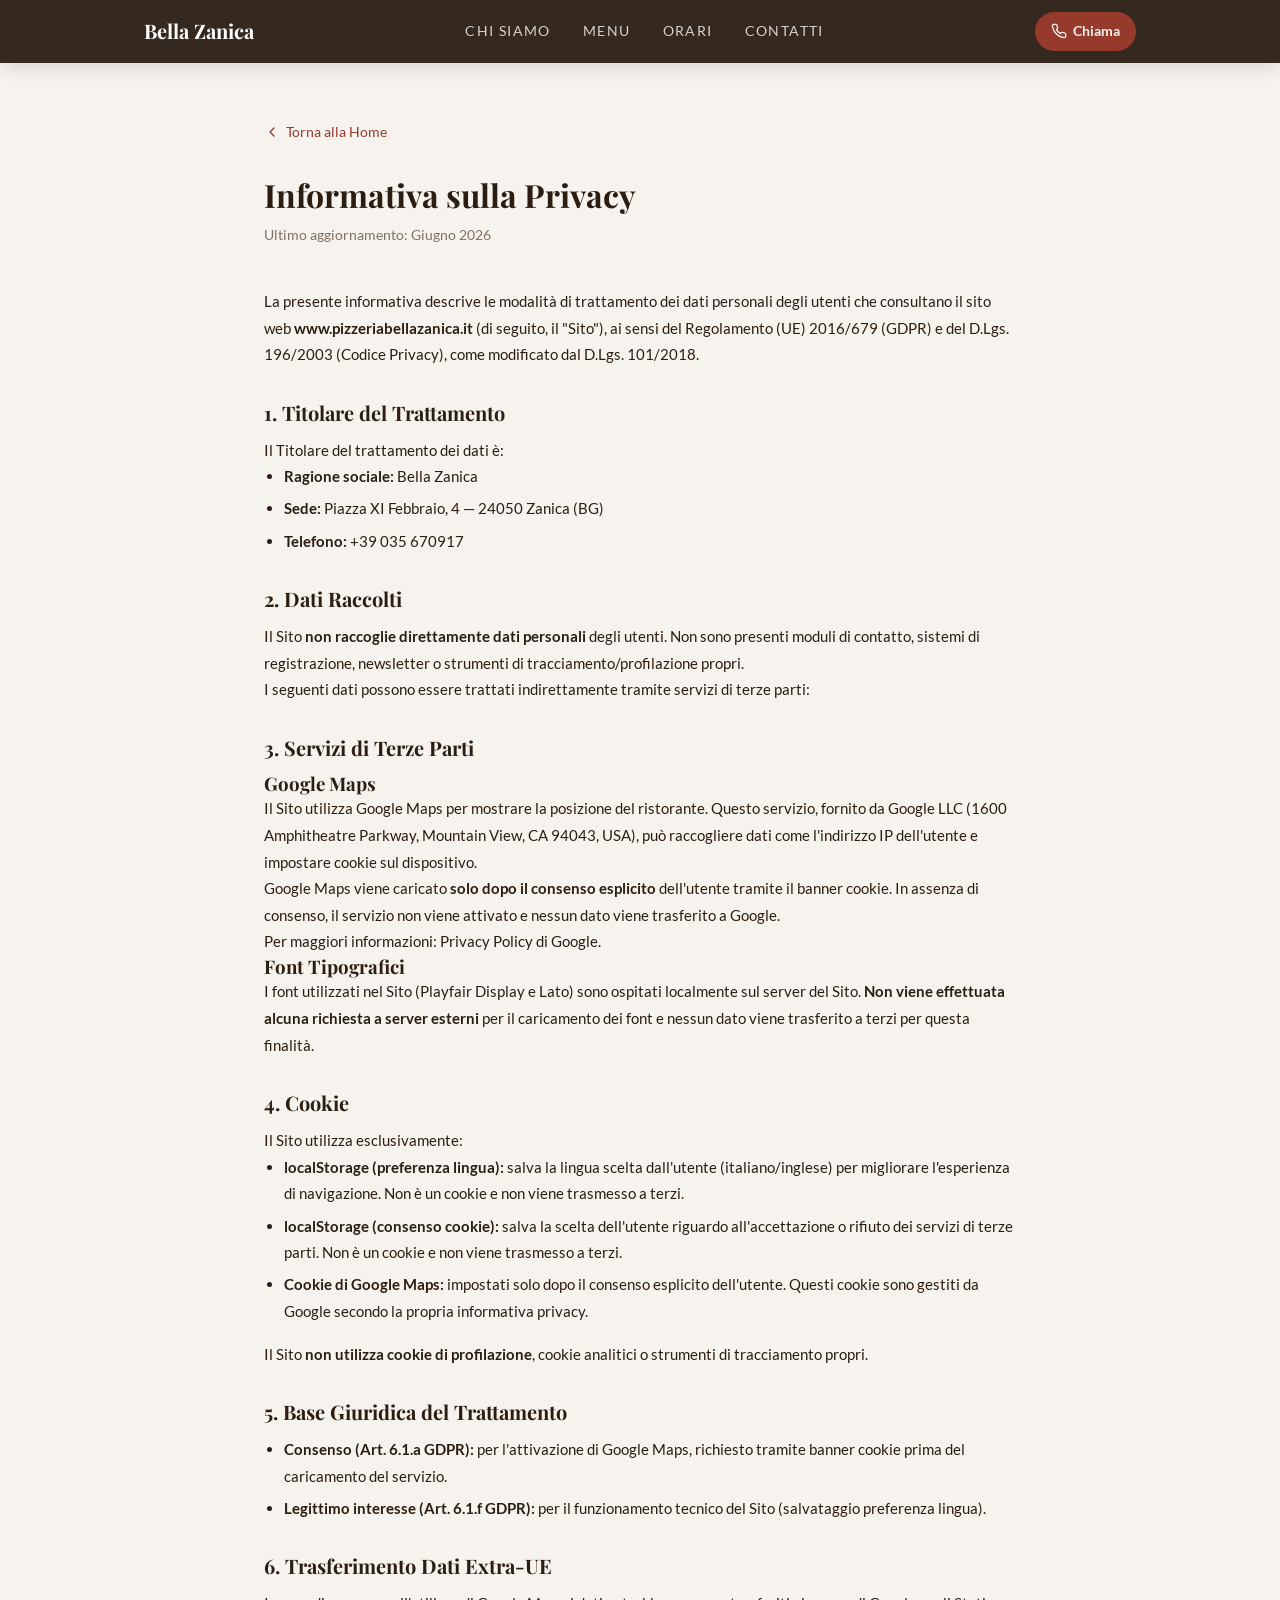
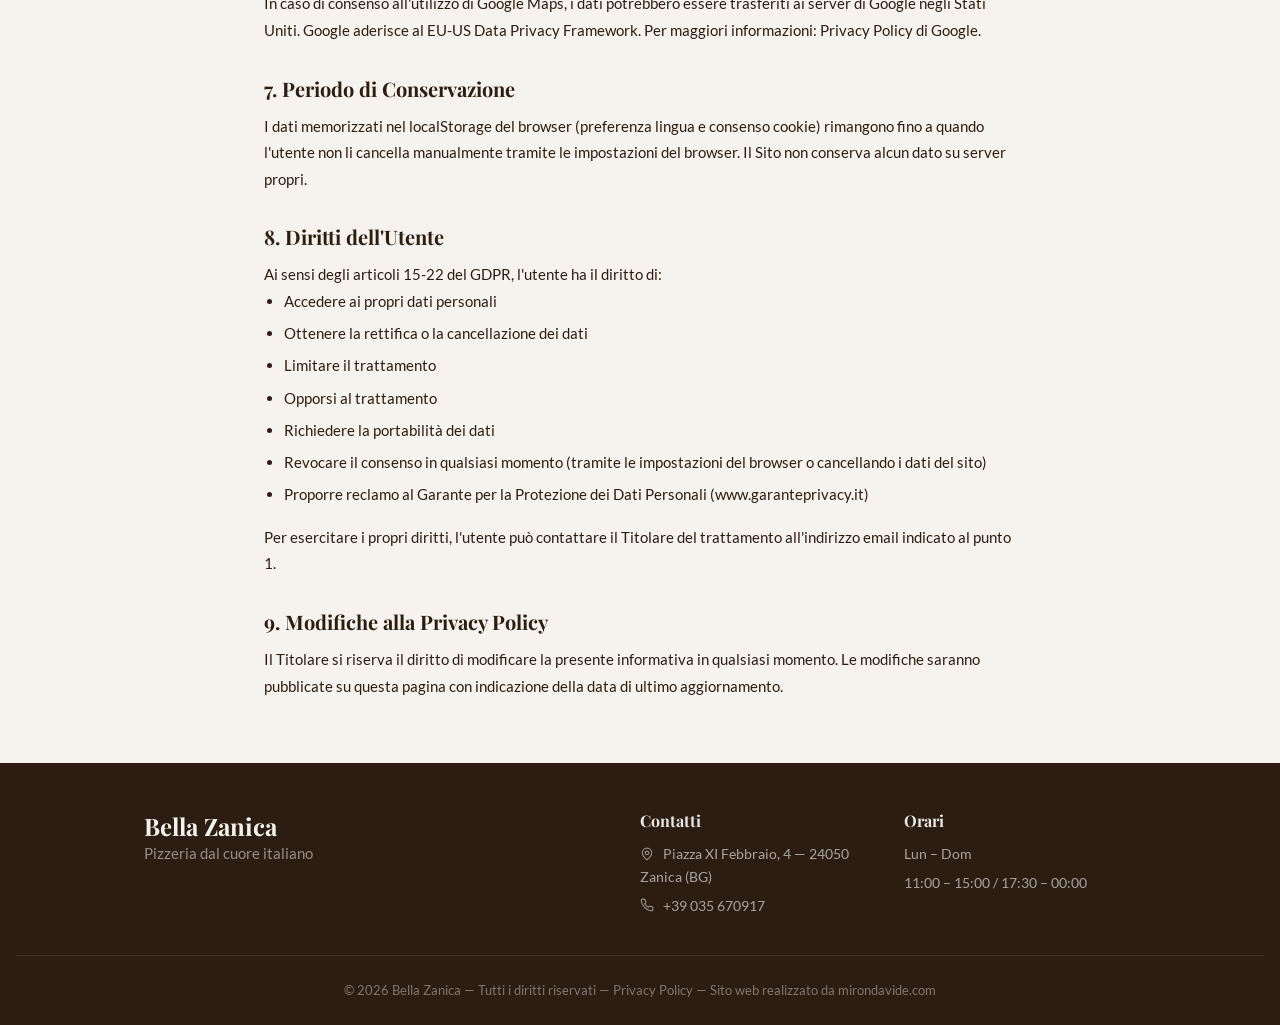
==== privacy.html @ a76d91b6 "Add GDPR cookie consent, self-hosted fonts, and privacy policy - Cookie banner with accept/reject bl" ====
<!DOCTYPE html>
<html lang="it">
<head>
  <meta charset="UTF-8" />
  <meta name="viewport" content="width=device-width, initial-scale=1.0" />
  <title>Privacy Policy — Bella Zanica</title>
  <meta name="description" content="Informativa sulla privacy di Bella Zanica, pizzeria a Zanica (BG).">
  <meta name="robots" content="noindex, nofollow" />
  <meta name="theme-color" content="#b91c1c" />
  <link rel="icon" type="image/svg+xml" href="/favicon.svg" />
  <link rel="stylesheet" href="fonts.css">
  <link rel="stylesheet" href="styles.css">
  <style>
    .privacy-page {
      max-width: 800px;
      margin: 0 auto;
      padding: 120px 1.5rem 4rem;
    }
    .privacy-page h1 {
      font-size: 2rem;
      margin-bottom: 0.5rem;
    }
    .privacy-page .last-update {
      color: var(--muted-foreground);
      font-size: 0.875rem;
      margin-bottom: 2.5rem;
    }
    .privacy-page h2 {
      font-size: 1.25rem;
      margin-top: 2rem;
      margin-bottom: 0.75rem;
    }
    .privacy-page p,
    .privacy-page li {
      font-size: 0.95rem;
      line-height: 1.75;
      color: var(--foreground);
    }
    .privacy-page ul {
      padding-left: 1.25rem;
      margin-bottom: 1rem;
    }
    .privacy-page li {
      margin-bottom: 0.35rem;
    }
    .privacy-page .placeholder {
      background: hsl(45, 80%, 85%);
      padding: 0.1rem 0.4rem;
      border-radius: 3px;
      font-weight: 700;
    }
    .privacy-back {
      display: inline-flex;
      align-items: center;
      gap: 0.4rem;
      margin-bottom: 2rem;
      font-size: 0.9rem;
      color: var(--primary);
    }
    .privacy-back:hover {
      text-decoration: underline;
    }
  </style>
</head>
<body>
  <!-- Navbar -->
  <nav id="navbar" class="scrolled">
    <div class="nav-container">
      <a href="/" class="nav-brand">Bella Zanica</a>
      <div class="nav-links">
        <a href="/#chi-siamo">Chi Siamo</a>
        <a href="/#menu">Menu</a>
        <a href="/#orari">Orari</a>
        <a href="/#contatti">Contatti</a>
      </div>
      <a href="tel:+39035670917" class="nav-cta">
        <svg xmlns="http://www.w3.org/2000/svg" width="16" height="16" viewBox="0 0 24 24" fill="none" stroke="currentColor" stroke-width="2" stroke-linecap="round" stroke-linejoin="round" aria-hidden="true"><path d="M22 16.92v3a2 2 0 0 1-2.18 2 19.79 19.79 0 0 1-8.63-3.07 19.5 19.5 0 0 1-6-6 19.79 19.79 0 0 1-3.07-8.67A2 2 0 0 1 4.11 2h3a2 2 0 0 1 2 1.72 12.84 12.84 0 0 0 .7 2.81 2 2 0 0 1-.45 2.11L8.09 9.91a16 16 0 0 0 6 6l1.27-1.27a2 2 0 0 1 2.11-.45 12.84 12.84 0 0 0 2.81.7A2 2 0 0 1 22 16.92z"/></svg>
        <span>Chiama</span>
      </a>
      <button class="nav-hamburger" id="nav-hamburger" aria-label="Menu">
        <svg xmlns="http://www.w3.org/2000/svg" width="24" height="24" viewBox="0 0 24 24" fill="none" stroke="currentColor" stroke-width="2" stroke-linecap="round" stroke-linejoin="round" id="hamburger-icon" aria-hidden="true"><line x1="4" x2="20" y1="12" y2="12"/><line x1="4" x2="20" y1="6" y2="6"/><line x1="4" x2="20" y1="18" y2="18"/></svg>
      </button>
    </div>
  </nav>

  <main class="privacy-page">
    <a href="/" class="privacy-back">
      <svg xmlns="http://www.w3.org/2000/svg" width="16" height="16" viewBox="0 0 24 24" fill="none" stroke="currentColor" stroke-width="2" stroke-linecap="round" stroke-linejoin="round"><path d="m15 18-6-6 6-6"/></svg>
      Torna alla Home
    </a>

    <h1>Informativa sulla Privacy</h1>
    <p class="last-update">Ultimo aggiornamento: Giugno 2026</p>

    <p>La presente informativa descrive le modalit&agrave; di trattamento dei dati personali degli utenti che consultano il sito web <strong>www.pizzeriabellazanica.it</strong> (di seguito, il "Sito"), ai sensi del Regolamento (UE) 2016/679 (GDPR) e del D.Lgs. 196/2003 (Codice Privacy), come modificato dal D.Lgs. 101/2018.</p>

    <h2>1. Titolare del Trattamento</h2>
    <p>Il Titolare del trattamento dei dati &egrave;:</p>
    <ul>
      <li><strong>Ragione sociale:</strong> Bella Zanica</li>
      <li><strong>Sede:</strong> Piazza XI Febbraio, 4 &mdash; 24050 Zanica (BG)</li>
      <li><strong>Telefono:</strong> +39 035 670917</li>
    </ul>

    <h2>2. Dati Raccolti</h2>
    <p>Il Sito <strong>non raccoglie direttamente dati personali</strong> degli utenti. Non sono presenti moduli di contatto, sistemi di registrazione, newsletter o strumenti di tracciamento/profilazione propri.</p>
    <p>I seguenti dati possono essere trattati indirettamente tramite servizi di terze parti:</p>

    <h2>3. Servizi di Terze Parti</h2>

    <h3>Google Maps</h3>
    <p>Il Sito utilizza Google Maps per mostrare la posizione del ristorante. Questo servizio, fornito da Google LLC (1600 Amphitheatre Parkway, Mountain View, CA 94043, USA), pu&ograve; raccogliere dati come l'indirizzo IP dell'utente e impostare cookie sul dispositivo.</p>
    <p>Google Maps viene caricato <strong>solo dopo il consenso esplicito</strong> dell'utente tramite il banner cookie. In assenza di consenso, il servizio non viene attivato e nessun dato viene trasferito a Google.</p>
    <p>Per maggiori informazioni: <a href="https://policies.google.com/privacy" target="_blank" rel="noopener noreferrer">Privacy Policy di Google</a>.</p>

    <h3>Font Tipografici</h3>
    <p>I font utilizzati nel Sito (Playfair Display e Lato) sono ospitati localmente sul server del Sito. <strong>Non viene effettuata alcuna richiesta a server esterni</strong> per il caricamento dei font e nessun dato viene trasferito a terzi per questa finalit&agrave;.</p>

    <h2>4. Cookie</h2>
    <p>Il Sito utilizza esclusivamente:</p>
    <ul>
      <li><strong>localStorage (preferenza lingua):</strong> salva la lingua scelta dall'utente (italiano/inglese) per migliorare l'esperienza di navigazione. Non &egrave; un cookie e non viene trasmesso a terzi.</li>
      <li><strong>localStorage (consenso cookie):</strong> salva la scelta dell'utente riguardo all'accettazione o rifiuto dei servizi di terze parti. Non &egrave; un cookie e non viene trasmesso a terzi.</li>
      <li><strong>Cookie di Google Maps:</strong> impostati solo dopo il consenso esplicito dell'utente. Questi cookie sono gestiti da Google secondo la propria informativa privacy.</li>
    </ul>
    <p>Il Sito <strong>non utilizza cookie di profilazione</strong>, cookie analitici o strumenti di tracciamento propri.</p>

    <h2>5. Base Giuridica del Trattamento</h2>
    <ul>
      <li><strong>Consenso (Art. 6.1.a GDPR):</strong> per l'attivazione di Google Maps, richiesto tramite banner cookie prima del caricamento del servizio.</li>
      <li><strong>Legittimo interesse (Art. 6.1.f GDPR):</strong> per il funzionamento tecnico del Sito (salvataggio preferenza lingua).</li>
    </ul>

    <h2>6. Trasferimento Dati Extra-UE</h2>
    <p>In caso di consenso all'utilizzo di Google Maps, i dati potrebbero essere trasferiti ai server di Google negli Stati Uniti. Google aderisce al EU-US Data Privacy Framework. Per maggiori informazioni: <a href="https://policies.google.com/privacy" target="_blank" rel="noopener noreferrer">Privacy Policy di Google</a>.</p>

    <h2>7. Periodo di Conservazione</h2>
    <p>I dati memorizzati nel localStorage del browser (preferenza lingua e consenso cookie) rimangono fino a quando l'utente non li cancella manualmente tramite le impostazioni del browser. Il Sito non conserva alcun dato su server propri.</p>

    <h2>8. Diritti dell'Utente</h2>
    <p>Ai sensi degli articoli 15-22 del GDPR, l'utente ha il diritto di:</p>
    <ul>
      <li>Accedere ai propri dati personali</li>
      <li>Ottenere la rettifica o la cancellazione dei dati</li>
      <li>Limitare il trattamento</li>
      <li>Opporsi al trattamento</li>
      <li>Richiedere la portabilit&agrave; dei dati</li>
      <li>Revocare il consenso in qualsiasi momento (tramite le impostazioni del browser o cancellando i dati del sito)</li>
      <li>Proporre reclamo al Garante per la Protezione dei Dati Personali (<a href="https://www.garanteprivacy.it" target="_blank" rel="noopener noreferrer">www.garanteprivacy.it</a>)</li>
    </ul>
    <p>Per esercitare i propri diritti, l'utente pu&ograve; contattare il Titolare del trattamento all'indirizzo email indicato al punto 1.</p>

    <h2>9. Modifiche alla Privacy Policy</h2>
    <p>Il Titolare si riserva il diritto di modificare la presente informativa in qualsiasi momento. Le modifiche saranno pubblicate su questa pagina con indicazione della data di ultimo aggiornamento.</p>
  </main>

  <!-- Footer -->
  <footer>
    <div class="container footer-grid">
      <div class="footer-brand">
        <h3>Bella Zanica</h3>
        <p class="footer-desc">Pizzeria dal cuore italiano</p>
      </div>
      <div class="footer-col">
        <h4>Contatti</h4>
        <p>
          <svg xmlns="http://www.w3.org/2000/svg" width="14" height="14" viewBox="0 0 24 24" fill="none" stroke="currentColor" stroke-width="2" stroke-linecap="round" stroke-linejoin="round" class="inline-icon" aria-hidden="true"><path d="M20 10c0 6-8 12-8 12s-8-6-8-12a8 8 0 0 1 16 0Z"/><circle cx="12" cy="10" r="3"/></svg>
          Piazza XI Febbraio, 4 &mdash; 24050 Zanica (BG)
        </p>
        <p>
          <svg xmlns="http://www.w3.org/2000/svg" width="14" height="14" viewBox="0 0 24 24" fill="none" stroke="currentColor" stroke-width="2" stroke-linecap="round" stroke-linejoin="round" class="inline-icon" aria-hidden="true"><path d="M22 16.92v3a2 2 0 0 1-2.18 2 19.79 19.79 0 0 1-8.63-3.07 19.5 19.5 0 0 1-6-6 19.79 19.79 0 0 1-3.07-8.67A2 2 0 0 1 4.11 2h3a2 2 0 0 1 2 1.72 12.84 12.84 0 0 0 .7 2.81 2 2 0 0 1-.45 2.11L8.09 9.91a16 16 0 0 0 6 6l1.27-1.27a2 2 0 0 1 2.11-.45 12.84 12.84 0 0 0 2.81.7A2 2 0 0 1 22 16.92z"/></svg>
          <a href="tel:+39035670917">+39 035 670917</a>
        </p>
      </div>
      <div class="footer-col">
        <h4>Orari</h4>
        <p>Lun &ndash; Dom</p>
        <p>11:00 &ndash; 15:00 / 17:30 &ndash; 00:00</p>
      </div>
    </div>
    <div class="footer-bottom">
      <p>&copy; <span id="year"></span> Bella Zanica &mdash; Tutti i diritti riservati &mdash; <a href="/privacy.html">Privacy Policy</a> &mdash; Sito web realizzato da <a href="https://mirondavide.com/" target="_blank" rel="noopener noreferrer">mirondavide.com</a></p>
    </div>
  </footer>

  <script>document.getElementById('year').textContent = new Date().getFullYear();</script>
</body>
</html>
---- fonts.css ----
/* ===== Self-hosted Google Fonts (GDPR compliant) ===== */

/* Lato 300 */
@font-face {
  font-family: 'Lato';
  font-style: normal;
  font-weight: 300;
  font-display: swap;
  src: url(fonts/lato-300-latin.woff2) format('woff2');
  unicode-range: U+0000-00FF, U+0131, U+0152-0153, U+02BB-02BC, U+02C6, U+02DA, U+02DC, U+0304, U+0308, U+0329, U+2000-206F, U+20AC, U+2122, U+2191, U+2193, U+2212, U+2215, U+FEFF, U+FFFD;
}
@font-face {
  font-family: 'Lato';
  font-style: normal;
  font-weight: 300;
  font-display: swap;
  src: url(fonts/lato-300-latin-ext.woff2) format('woff2');
  unicode-range: U+0100-02BA, U+02BD-02C5, U+02C7-02CC, U+02CE-02D7, U+02DD-02FF, U+0304, U+0308, U+0329, U+1D00-1DBF, U+1E00-1E9F, U+1EF2-1EFF, U+2020, U+20A0-20AB, U+20AD-20C0, U+2113, U+2C60-2C7F, U+A720-A7FF;
}

/* Lato 400 */
@font-face {
  font-family: 'Lato';
  font-style: normal;
  font-weight: 400;
  font-display: swap;
  src: url(fonts/lato-400-latin.woff2) format('woff2');
  unicode-range: U+0000-00FF, U+0131, U+0152-0153, U+02BB-02BC, U+02C6, U+02DA, U+02DC, U+0304, U+0308, U+0329, U+2000-206F, U+20AC, U+2122, U+2191, U+2193, U+2212, U+2215, U+FEFF, U+FFFD;
}
@font-face {
  font-family: 'Lato';
  font-style: normal;
  font-weight: 400;
  font-display: swap;
  src: url(fonts/lato-400-latin-ext.woff2) format('woff2');
  unicode-range: U+0100-02BA, U+02BD-02C5, U+02C7-02CC, U+02CE-02D7, U+02DD-02FF, U+0304, U+0308, U+0329, U+1D00-1DBF, U+1E00-1E9F, U+1EF2-1EFF, U+2020, U+20A0-20AB, U+20AD-20C0, U+2113, U+2C60-2C7F, U+A720-A7FF;
}

/* Lato 700 */
@font-face {
  font-family: 'Lato';
  font-style: normal;
  font-weight: 700;
  font-display: swap;
  src: url(fonts/lato-700-latin.woff2) format('woff2');
  unicode-range: U+0000-00FF, U+0131, U+0152-0153, U+02BB-02BC, U+02C6, U+02DA, U+02DC, U+0304, U+0308, U+0329, U+2000-206F, U+20AC, U+2122, U+2191, U+2193, U+2212, U+2215, U+FEFF, U+FFFD;
}
@font-face {
  font-family: 'Lato';
  font-style: normal;
  font-weight: 700;
  font-display: swap;
  src: url(fonts/lato-700-latin-ext.woff2) format('woff2');
  unicode-range: U+0100-02BA, U+02BD-02C5, U+02C7-02CC, U+02CE-02D7, U+02DD-02FF, U+0304, U+0308, U+0329, U+1D00-1DBF, U+1E00-1E9F, U+1EF2-1EFF, U+2020, U+20A0-20AB, U+20AD-20C0, U+2113, U+2C60-2C7F, U+A720-A7FF;
}

/* Playfair Display 400 */
@font-face {
  font-family: 'Playfair Display';
  font-style: normal;
  font-weight: 400;
  font-display: swap;
  src: url(fonts/playfair-400-latin.woff2) format('woff2');
  unicode-range: U+0000-00FF, U+0131, U+0152-0153, U+02BB-02BC, U+02C6, U+02DA, U+02DC, U+0304, U+0308, U+0329, U+2000-206F, U+20AC, U+2122, U+2191, U+2193, U+2212, U+2215, U+FEFF, U+FFFD;
}
@font-face {
  font-family: 'Playfair Display';
  font-style: normal;
  font-weight: 400;
  font-display: swap;
  src: url(fonts/playfair-400-latin-ext.woff2) format('woff2');
  unicode-range: U+0100-02BA, U+02BD-02C5, U+02C7-02CC, U+02CE-02D7, U+02DD-02FF, U+0304, U+0308, U+0329, U+1D00-1DBF, U+1E00-1E9F, U+1EF2-1EFF, U+2020, U+20A0-20AB, U+20AD-20C0, U+2113, U+2C60-2C7F, U+A720-A7FF;
}

/* Playfair Display 600 */
@font-face {
  font-family: 'Playfair Display';
  font-style: normal;
  font-weight: 600;
  font-display: swap;
  src: url(fonts/playfair-600-latin.woff2) format('woff2');
  unicode-range: U+0000-00FF, U+0131, U+0152-0153, U+02BB-02BC, U+02C6, U+02DA, U+02DC, U+0304, U+0308, U+0329, U+2000-206F, U+20AC, U+2122, U+2191, U+2193, U+2212, U+2215, U+FEFF, U+FFFD;
}
@font-face {
  font-family: 'Playfair Display';
  font-style: normal;
  font-weight: 600;
  font-display: swap;
  src: url(fonts/playfair-600-latin-ext.woff2) format('woff2');
  unicode-range: U+0100-02BA, U+02BD-02C5, U+02C7-02CC, U+02CE-02D7, U+02DD-02FF, U+0304, U+0308, U+0329, U+1D00-1DBF, U+1E00-1E9F, U+1EF2-1EFF, U+2020, U+20A0-20AB, U+20AD-20C0, U+2113, U+2C60-2C7F, U+A720-A7FF;
}

/* Playfair Display 700 */
@font-face {
  font-family: 'Playfair Display';
  font-style: normal;
  font-weight: 700;
  font-display: swap;
  src: url(fonts/playfair-700-latin.woff2) format('woff2');
  unicode-range: U+0000-00FF, U+0131, U+0152-0153, U+02BB-02BC, U+02C6, U+02DA, U+02DC, U+0304, U+0308, U+0329, U+2000-206F, U+20AC, U+2122, U+2191, U+2193, U+2212, U+2215, U+FEFF, U+FFFD;
}
@font-face {
  font-family: 'Playfair Display';
  font-style: normal;
  font-weight: 700;
  font-display: swap;
  src: url(fonts/playfair-700-latin-ext.woff2) format('woff2');
  unicode-range: U+0100-02BA, U+02BD-02C5, U+02C7-02CC, U+02CE-02D7, U+02DD-02FF, U+0304, U+0308, U+0329, U+1D00-1DBF, U+1E00-1E9F, U+1EF2-1EFF, U+2020, U+20A0-20AB, U+20AD-20C0, U+2113, U+2C60-2C7F, U+A720-A7FF;
}

/* Playfair Display 800 */
@font-face {
  font-family: 'Playfair Display';
  font-style: normal;
  font-weight: 800;
  font-display: swap;
  src: url(fonts/playfair-800-latin.woff2) format('woff2');
  unicode-range: U+0000-00FF, U+0131, U+0152-0153, U+02BB-02BC, U+02C6, U+02DA, U+02DC, U+0304, U+0308, U+0329, U+2000-206F, U+20AC, U+2122, U+2191, U+2193, U+2212, U+2215, U+FEFF, U+FFFD;
}
@font-face {
  font-family: 'Playfair Display';
  font-style: normal;
  font-weight: 800;
  font-display: swap;
  src: url(fonts/playfair-800-latin-ext.woff2) format('woff2');
  unicode-range: U+0100-02BA, U+02BD-02C5, U+02C7-02CC, U+02CE-02D7, U+02DD-02FF, U+0304, U+0308, U+0329, U+1D00-1DBF, U+1E00-1E9F, U+1EF2-1EFF, U+2020, U+20A0-20AB, U+20AD-20C0, U+2113, U+2C60-2C7F, U+A720-A7FF;
}

/* Playfair Display Italic 400 */
@font-face {
  font-family: 'Playfair Display';
  font-style: italic;
  font-weight: 400;
  font-display: swap;
  src: url(fonts/playfair-italic-400-latin.woff2) format('woff2');
  unicode-range: U+0000-00FF, U+0131, U+0152-0153, U+02BB-02BC, U+02C6, U+02DA, U+02DC, U+0304, U+0308, U+0329, U+2000-206F, U+20AC, U+2122, U+2191, U+2193, U+2212, U+2215, U+FEFF, U+FFFD;
}
@font-face {
  font-family: 'Playfair Display';
  font-style: italic;
  font-weight: 400;
  font-display: swap;
  src: url(fonts/playfair-italic-400-latin-ext.woff2) format('woff2');
  unicode-range: U+0100-02BA, U+02BD-02C5, U+02C7-02CC, U+02CE-02D7, U+02DD-02FF, U+0304, U+0308, U+0329, U+1D00-1DBF, U+1E00-1E9F, U+1EF2-1EFF, U+2020, U+20A0-20AB, U+20AD-20C0, U+2113, U+2C60-2C7F, U+A720-A7FF;
}

/* Playfair Display Italic 600 */
@font-face {
  font-family: 'Playfair Display';
  font-style: italic;
  font-weight: 600;
  font-display: swap;
  src: url(fonts/playfair-italic-600-latin.woff2) format('woff2');
  unicode-range: U+0000-00FF, U+0131, U+0152-0153, U+02BB-02BC, U+02C6, U+02DA, U+02DC, U+0304, U+0308, U+0329, U+2000-206F, U+20AC, U+2122, U+2191, U+2193, U+2212, U+2215, U+FEFF, U+FFFD;
}
@font-face {
  font-family: 'Playfair Display';
  font-style: italic;
  font-weight: 600;
  font-display: swap;
  src: url(fonts/playfair-italic-600-latin-ext.woff2) format('woff2');
  unicode-range: U+0100-02BA, U+02BD-02C5, U+02C7-02CC, U+02CE-02D7, U+02DD-02FF, U+0304, U+0308, U+0329, U+1D00-1DBF, U+1E00-1E9F, U+1EF2-1EFF, U+2020, U+20A0-20AB, U+20AD-20C0, U+2113, U+2C60-2C7F, U+A720-A7FF;
}
---- styles.css ----
/* ===== CSS Variables ===== */
:root {
  --background: hsl(35, 30%, 95%);
  --foreground: hsl(25, 40%, 12%);
  --card: hsl(35, 25%, 92%);
  --card-foreground: hsl(25, 40%, 12%);
  --primary: hsl(8, 55%, 38%);
  --primary-foreground: hsl(35, 30%, 95%);
  --secondary: hsl(35, 35%, 82%);
  --secondary-foreground: hsl(25, 40%, 12%);
  --muted: hsl(35, 20%, 88%);
  --muted-foreground: hsl(25, 15%, 45%);
  --accent: hsl(38, 60%, 55%);
  --accent-foreground: hsl(25, 40%, 12%);
  --border: hsl(30, 20%, 80%);
  --radius: 0.5rem;
}

/* ===== Reset & Base ===== */
*, *::before, *::after {
  box-sizing: border-box;
  margin: 0;
  padding: 0;
}

html {
  scroll-behavior: smooth;
}

body {
  font-family: 'Lato', sans-serif;
  font-weight: 400;
  line-height: 1.625;
  color: var(--foreground);
  background-color: var(--background);
  -webkit-font-smoothing: antialiased;
}

h1, h2, h3, h4, h5, h6 {
  font-family: 'Playfair Display', serif;
  line-height: 1.25;
}

a {
  color: inherit;
  text-decoration: none;
}

img {
  max-width: 100%;
  display: block;
}

/* ===== Container ===== */
.container {
  max-width: 64rem;
  margin: 0 auto;
  padding: 0 1rem;
}

/* ===== Section ===== */
.section {
  padding: 5rem 1rem;
  text-align: center;
}

.section-muted {
  background-color: hsl(35, 20%, 88%, 0.5);
}

.section-text {
  max-width: 42rem;
  margin: 0 auto 3rem;
  color: var(--muted-foreground);
  font-size: 1.125rem;
}

/* ===== Eyebrow ===== */
.eyebrow {
  display: inline-block;
  text-transform: uppercase;
  letter-spacing: 0.2em;
  font-size: 0.875rem;
  font-weight: 700;
  color: var(--primary);
  margin-bottom: 0.5rem;
}

.section h2 {
  font-size: 2.25rem;
  font-weight: 700;
  margin-bottom: 1.5rem;
}

@media (min-width: 768px) {
  .section h2 {
    font-size: 3rem;
  }
}

/* ===== Buttons ===== */
.btn {
  display: inline-flex;
  align-items: center;
  justify-content: center;
  gap: 0.5rem;
  font-family: 'Lato', sans-serif;
  font-weight: 700;
  font-size: 0.875rem;
  border: none;
  cursor: pointer;
  border-radius: 9999px;
  padding: 0.625rem 1.5rem;
  transition: all 0.2s ease;
  text-decoration: none;
}

.btn-primary {
  background-color: var(--primary);
  color: var(--primary-foreground);
}

.btn-primary:hover {
  background-color: hsl(8, 55%, 32%);
}

.btn-outline {
  background-color: rgba(255, 255, 255, 0.1);
  color: #fff;
  border: 1px solid rgba(255, 255, 255, 0.4);
}

.btn-outline:hover {
  background-color: rgba(255, 255, 255, 0.2);
}

.btn-lg {
  padding: 0.875rem 2rem;
  font-size: 1rem;
}

/* ===== Navbar ===== */
#navbar {
  position: fixed;
  top: 0;
  left: 0;
  right: 0;
  z-index: 100;
  transition: background-color 0.3s ease, box-shadow 0.3s ease;
  padding: 1rem 0;
}

#navbar.scrolled {
  background-color: hsl(25, 40%, 12%, 0.95);
  backdrop-filter: blur(8px);
  -webkit-backdrop-filter: blur(8px);
  box-shadow: 0 10px 15px -3px rgba(0, 0, 0, 0.1);
  padding: 0.75rem 0;
}

.nav-container {
  max-width: 64rem;
  margin: 0 auto;
  padding: 0 1rem;
  display: flex;
  align-items: center;
  justify-content: space-between;
}

.nav-brand {
  font-family: 'Playfair Display', serif;
  font-size: 1.25rem;
  font-weight: 700;
  color: #fff;
}

.nav-links {
  display: none;
  align-items: center;
  gap: 2rem;
}

.nav-links a {
  color: rgba(255, 255, 255, 0.8);
  font-size: 0.875rem;
  font-weight: 400;
  text-transform: uppercase;
  letter-spacing: 0.1em;
  transition: color 0.2s;
}

.nav-links a:hover {
  color: #fff;
}

.nav-cta {
  display: none;
  align-items: center;
  gap: 0.375rem;
  background-color: var(--primary);
  color: var(--primary-foreground);
  padding: 0.5rem 1rem;
  border-radius: 9999px;
  font-size: 0.875rem;
  font-weight: 700;
  transition: background-color 0.2s;
}

.nav-cta:hover {
  background-color: hsl(8, 55%, 32%);
}

.nav-hamburger {
  display: flex;
  align-items: center;
  justify-content: center;
  background: none;
  border: none;
  color: #fff;
  cursor: pointer;
  padding: 0.25rem;
}

@media (min-width: 768px) {
  .nav-links {
    display: flex;
  }
  .nav-cta {
    display: inline-flex;
  }
  .nav-hamburger {
    display: none;
  }
}

/* Mobile Menu */
.mobile-menu {
  display: none;
  flex-direction: column;
  align-items: center;
  gap: 1.5rem;
  padding: 2rem 1rem;
  background-color: hsl(25, 40%, 12%, 0.95);
  backdrop-filter: blur(8px);
  -webkit-backdrop-filter: blur(8px);
}

.mobile-menu.open {
  display: flex;
}

.mobile-menu a {
  color: rgba(255, 255, 255, 0.8);
  font-size: 1rem;
  text-transform: uppercase;
  letter-spacing: 0.1em;
  transition: color 0.2s;
}

.mobile-menu a:hover {
  color: #fff;
}

.mobile-cta {
  display: inline-flex;
  align-items: center;
  gap: 0.375rem;
  background-color: var(--primary);
  color: var(--primary-foreground) !important;
  padding: 0.625rem 1.5rem;
  border-radius: 9999px;
  font-weight: 700;
}

/* ===== Hero ===== */
#hero {
  position: relative;
  min-height: 100vh;
  display: flex;
  align-items: center;
  justify-content: center;
  background-size: cover;
  background-position: center;
  background-repeat: no-repeat;
}

.hero-overlay {
  position: absolute;
  inset: 0;
  background: linear-gradient(
    to bottom,
    rgba(0, 0, 0, 0.7) 0%,
    rgba(0, 0, 0, 0.5) 50%,
    rgba(0, 0, 0, 0.8) 100%
  );
}

.hero-content {
  position: relative;
  z-index: 1;
  text-align: center;
  padding: 2rem 1rem;
  max-width: 48rem;
}

.hero-eyebrow {
  display: inline-block;
  text-transform: uppercase;
  letter-spacing: 0.3em;
  font-size: 0.875rem;
  font-weight: 700;
  color: #fcd34d; /* amber-300 */
  margin-bottom: 1rem;
}

.hero-title {
  font-size: 4.5rem;
  font-weight: 800;
  color: #fff;
  margin-bottom: 0.5rem;
  line-height: 1;
}

@media (min-width: 768px) {
  .hero-title {
    font-size: 6rem;
  }
}

@media (min-width: 1024px) {
  .hero-title {
    font-size: 7rem;
  }
}

.hero-subtitle {
  font-family: 'Playfair Display', serif;
  font-size: 1.5rem;
  color: #fde68a; /* amber-200 */
  margin-bottom: 0.75rem;
}

@media (min-width: 768px) {
  .hero-subtitle {
    font-size: 1.875rem;
  }
}

.hero-location {
  color: rgba(255, 255, 255, 0.6);
  font-size: 1rem;
  margin-bottom: 1.5rem;
}

@media (min-width: 768px) {
  .hero-location {
    font-size: 1.125rem;
  }
}

.hero-rating {
  display: flex;
  align-items: center;
  justify-content: center;
  gap: 0.5rem;
  margin-bottom: 2rem;
  color: rgba(255, 255, 255, 0.8);
  font-size: 0.875rem;
}

.stars {
  display: flex;
  gap: 0.125rem;
}

.star-icon {
  width: 1.25rem;
  height: 1.25rem;
}

.star-icon.filled {
  fill: #fbbf24;
  stroke: none;
}

.star-icon.half polygon {
  stroke: none;
}

.hero-buttons {
  display: flex;
  align-items: center;
  justify-content: center;
  gap: 1rem;
  margin-bottom: 3rem;
  flex-wrap: wrap;
}

.hero-scroll-down {
  display: inline-flex;
  color: rgba(255, 255, 255, 0.6);
  animation: bounce 1s infinite;
  transition: color 0.2s;
}

.hero-scroll-down:hover {
  color: #fff;
}

@keyframes bounce {
  0%, 100% {
    transform: translateY(-25%);
    animation-timing-function: cubic-bezier(0.8, 0, 1, 1);
  }
  50% {
    transform: translateY(0);
    animation-timing-function: cubic-bezier(0, 0, 0.2, 1);
  }
}

/* ===== Features Grid (Chi Siamo) ===== */
.features-grid {
  display: grid;
  grid-template-columns: 1fr;
  gap: 1.5rem;
  margin-top: 2rem;
}

@media (min-width: 768px) {
  .features-grid {
    grid-template-columns: repeat(3, 1fr);
  }
}

.feature-card {
  background-color: var(--card);
  border: 1px solid var(--border);
  border-radius: 1rem;
  padding: 2rem 1.5rem;
  transition: transform 0.3s ease, box-shadow 0.3s ease;
}

.feature-card:hover {
  transform: translateY(-4px);
  box-shadow: 0 20px 25px -5px rgba(0, 0, 0, 0.1);
}

.feature-icon {
  display: inline-flex;
  align-items: center;
  justify-content: center;
  width: 3.5rem;
  height: 3.5rem;
  border-radius: 0.75rem;
  background-color: hsl(8, 55%, 38%, 0.1);
  color: var(--primary);
  margin-bottom: 1rem;
}

.feature-card h3 {
  font-size: 1.25rem;
  font-weight: 700;
  margin-bottom: 0.5rem;
}

.feature-card p {
  color: var(--muted-foreground);
  font-size: 0.9375rem;
}

/* ===== Menu Tabs ===== */
.tabs {
  margin-top: 2rem;
}

.tab-list {
  display: inline-flex;
  background-color: var(--card);
  border: 1px solid var(--border);
  border-radius: 0.75rem;
  padding: 0.25rem;
  margin-bottom: 2rem;
}

.tab-btn {
  font-family: 'Lato', sans-serif;
  font-size: 0.875rem;
  font-weight: 700;
  padding: 0.5rem 1.5rem;
  border: none;
  background: none;
  border-radius: 0.5rem;
  cursor: pointer;
  color: var(--muted-foreground);
  transition: all 0.2s ease;
}

.tab-btn.active {
  background-color: var(--primary);
  color: var(--primary-foreground);
}

.tab-btn:not(.active):hover {
  color: var(--foreground);
}

.tab-content {
  display: none;
}

.tab-content.active {
  display: block;
}

.menu-grid {
  display: grid;
  grid-template-columns: 1fr;
  gap: 1rem;
}

@media (min-width: 640px) {
  .menu-grid {
    grid-template-columns: repeat(2, 1fr);
  }
}

.menu-item {
  background-color: var(--card);
  border: 1px solid var(--border);
  border-radius: 0.75rem;
  padding: 1.25rem 1.5rem;
  text-align: left;
  transition: transform 0.2s ease, box-shadow 0.2s ease;
}

.menu-item:hover {
  transform: translateY(-2px);
  box-shadow: 0 4px 6px -1px rgba(0, 0, 0, 0.1);
}

.menu-item-header {
  display: flex;
  align-items: center;
  justify-content: space-between;
  margin-bottom: 0.25rem;
}

.menu-item h4 {
  font-size: 1.0625rem;
  font-weight: 700;
}

.menu-price {
  font-family: 'Playfair Display', serif;
  font-size: 1.125rem;
  font-weight: 700;
  color: var(--primary);
  white-space: nowrap;
}

.menu-item p {
  color: var(--muted-foreground);
  font-size: 0.875rem;
}

.menu-note {
  margin-top: 1.5rem;
  font-size: 0.8rem;
  color: var(--muted-foreground);
  font-style: italic;
}

/* Tab list wrapper with fade gradient (mobile) */
.tab-list-wrapper {
  position: relative;
  margin-bottom: 2rem;
}

.tab-list-scroll {
  display: flex;
  overflow-x: auto;
  -webkit-overflow-scrolling: touch;
  scrollbar-width: none;
  gap: 0.25rem;
  padding-bottom: 0.25rem;
  white-space: nowrap;
  scroll-behavior: smooth;
}

.tab-list-scroll::-webkit-scrollbar {
  display: none;
}

.tab-list-scroll .tab-btn {
  flex-shrink: 0;
}

/* Fade gradients on edges */
.tab-list-wrapper::before,
.tab-list-wrapper::after {
  content: '';
  position: absolute;
  top: 0;
  bottom: 0.25rem;
  width: 2.5rem;
  z-index: 1;
  pointer-events: none;
  transition: opacity 0.3s ease;
}

.tab-list-wrapper::before {
  left: 0;
  background: linear-gradient(to right, hsl(35, 20%, 88%) 0%, transparent 100%);
  opacity: 0;
}

.tab-list-wrapper::after {
  right: 0;
  background: linear-gradient(to left, hsl(35, 20%, 88%) 0%, transparent 100%);
}

.tab-list-wrapper.fade-left-hidden::before {
  opacity: 0;
}

.tab-list-wrapper.fade-left-visible::before {
  opacity: 1;
}

.tab-list-wrapper.fade-right-hidden::after {
  opacity: 0;
}

/* Scroll hint arrow + text */
.scroll-hint {
  display: flex;
  align-items: center;
  justify-content: center;
  gap: 0.25rem;
  margin-top: -0.75rem;
  margin-bottom: 1.25rem;
  font-size: 0.75rem;
  font-weight: 700;
  text-transform: uppercase;
  letter-spacing: 0.05em;
  color: var(--primary);
  opacity: 0.8;
  transition: opacity 0.3s ease;
  animation: hint-nudge 1.5s ease-in-out infinite;
}

.scroll-hint svg {
  color: var(--primary);
}

.scroll-hint.hidden {
  opacity: 0;
}

@keyframes hint-nudge {
  0%, 100% { transform: translateX(0); }
  50% { transform: translateX(5px); }
}

@media (min-width: 768px) {
  .tab-list-wrapper::before,
  .tab-list-wrapper::after {
    display: none;
  }
  .scroll-hint {
    display: none;
  }
  .tab-list-wrapper {
    display: flex;
    justify-content: center;
  }
}

/* ===== Gallery ===== */
.gallery-grid {
  display: grid;
  grid-template-columns: repeat(2, 1fr);
  gap: 1rem;
  margin-top: 2rem;
}

@media (min-width: 768px) {
  .gallery-grid {
    grid-template-columns: repeat(3, 1fr);
  }
}

.gallery-item {
  border-radius: 1rem;
  overflow: hidden;
  aspect-ratio: 4 / 3;
  background-color: var(--card);
  border: 1px solid var(--border);
  transition: transform 0.3s ease, box-shadow 0.3s ease;
}

.gallery-item:hover {
  transform: scale(1.03);
  box-shadow: 0 20px 25px -5px rgba(0, 0, 0, 0.15);
}

.gallery-item img {
  width: 100%;
  height: 100%;
  object-fit: cover;
}

/* ===== Services ===== */
.services-grid {
  display: grid;
  grid-template-columns: 1fr;
  gap: 1.5rem;
  margin-top: 2rem;
}

@media (min-width: 640px) {
  .services-grid {
    grid-template-columns: repeat(2, 1fr);
  }
}

@media (min-width: 1024px) {
  .services-grid {
    grid-template-columns: repeat(4, 1fr);
  }
}

.service-card {
  background-color: var(--card);
  border: 1px solid var(--border);
  border-radius: 1rem;
  padding: 2rem 1.5rem;
  transition: transform 0.3s ease, box-shadow 0.3s ease;
}

.service-card:hover {
  transform: translateY(-4px);
  box-shadow: 0 20px 25px -5px rgba(0, 0, 0, 0.1);
}

.service-icon {
  display: inline-flex;
  align-items: center;
  justify-content: center;
  width: 4rem;
  height: 4rem;
  border-radius: 1rem;
  background-color: hsl(8, 55%, 38%, 0.1);
  color: var(--primary);
  margin-bottom: 1rem;
}

.service-card h3 {
  font-size: 1.25rem;
  font-weight: 700;
  margin-bottom: 0.5rem;
}

.service-card p {
  color: var(--muted-foreground);
  font-size: 0.9375rem;
}

/* ===== Orari ===== */
.orari-card {
  max-width: 32rem;
  margin: 2rem auto 0;
  background-color: var(--card);
  border: 1px solid var(--border);
  border-radius: 1rem;
  overflow: hidden;
}

.orari-header {
  display: flex;
  align-items: center;
  justify-content: center;
  gap: 0.5rem;
  background-color: var(--primary);
  color: var(--primary-foreground);
  padding: 1rem;
  font-weight: 700;
  font-size: 1rem;
}

.orari-list {
  padding: 0.5rem 0;
}

.orari-row {
  display: flex;
  align-items: center;
  justify-content: space-between;
  padding: 0.75rem 1.5rem;
  font-size: 0.9375rem;
  border-bottom: 1px solid var(--border);
}

.orari-row:last-child {
  border-bottom: none;
}

.orari-row span:first-child {
  font-weight: 700;
}

.orari-row span:last-child {
  color: var(--muted-foreground);
}

/* ===== Contatti ===== */
.contatti-grid {
  display: grid;
  grid-template-columns: 1fr;
  gap: 2rem;
  margin-top: 2rem;
  text-align: left;
}

@media (min-width: 1024px) {
  .contatti-grid {
    grid-template-columns: 1fr 1fr;
    align-items: start;
  }
}

.contatti-info {
  display: flex;
  flex-direction: column;
}

.contatti-block {
  margin-bottom: 1.5rem;
}

.contatti-block h3 {
  font-size: 1.125rem;
  font-weight: 700;
  margin-bottom: 0.5rem;
  color: var(--foreground);
}

.contatti-block p {
  color: var(--muted-foreground);
  font-size: 1rem;
  line-height: 1.8;
}

.contatti-block a {
  color: var(--primary);
  font-weight: 700;
  transition: opacity 0.2s;
}

.contatti-block a:hover {
  opacity: 0.8;
}

.inline-icon {
  display: inline-block;
  vertical-align: -0.125em;
  margin-right: 0.375rem;
  color: var(--primary);
}

.contatti-map {
  border-radius: 1rem;
  overflow: hidden;
  box-shadow: 0 10px 15px -3px rgba(0, 0, 0, 0.1);
}

.contatti-map iframe {
  display: block;
}

/* ===== Reviews ===== */
.reviews-overall {
  display: flex;
  align-items: center;
  justify-content: center;
  gap: 0.75rem;
  margin-bottom: 2rem;
}

.reviews-stars {
  display: flex;
  gap: 0.125rem;
}

.star-icon-review {
  width: 1.5rem;
  height: 1.5rem;
}

.star-icon-review.filled {
  fill: #f59e0b;
  stroke: none;
}

.star-icon-review.half polygon {
  stroke: none;
}

.reviews-score {
  font-family: 'Playfair Display', serif;
  font-size: 1.875rem;
  font-weight: 700;
}

.reviews-source {
  color: var(--muted-foreground);
  font-size: 1rem;
}

.reviews-grid {
  display: grid;
  grid-template-columns: 1fr;
  gap: 1.5rem;
}

@media (min-width: 640px) {
  .reviews-grid {
    grid-template-columns: repeat(2, 1fr);
  }
}

.review-card {
  background-color: var(--card);
  border: 1px solid var(--border);
  border-radius: 1rem;
  padding: 1.5rem;
  text-align: left;
  transition: transform 0.2s ease, box-shadow 0.2s ease;
}

.review-card:hover {
  transform: translateY(-2px);
  box-shadow: 0 10px 15px -3px rgba(0, 0, 0, 0.1);
}

.review-header {
  display: flex;
  align-items: center;
  justify-content: space-between;
  margin-bottom: 0.75rem;
}

.review-header strong {
  font-size: 1rem;
}

.review-stars {
  display: flex;
  gap: 0.125rem;
}

.star-sm {
  width: 1rem;
  height: 1rem;
  fill: #f59e0b;
  stroke: none;
}

.star-sm.empty {
  fill: #f59e0b80;
}

.review-card p {
  color: var(--muted-foreground);
  font-size: 0.9375rem;
  font-style: italic;
  margin-bottom: 0.75rem;
  line-height: 1.6;
}

.review-date {
  font-size: 0.8rem;
  color: var(--muted-foreground);
  opacity: 0.7;
}

/* ===== Footer ===== */
footer {
  background-color: var(--foreground);
  color: var(--background);
  padding: 3rem 1rem 0;
}

.footer-grid {
  display: grid;
  grid-template-columns: 1fr;
  gap: 2rem;
  padding-bottom: 2rem;
}

@media (min-width: 768px) {
  .footer-grid {
    grid-template-columns: 2fr 1fr 1fr;
  }
}

.footer-brand h3 {
  font-size: 1.5rem;
  font-weight: 700;
  color: var(--background);
}

.footer-subtitle {
  font-family: 'Playfair Display', serif;
  font-style: italic;
  color: rgba(255, 255, 255, 0.6);
  margin-bottom: 0.5rem;
}

.footer-desc {
  color: rgba(255, 255, 255, 0.5);
  font-size: 0.9375rem;
}

.footer-col h4 {
  font-size: 1rem;
  font-weight: 700;
  margin-bottom: 0.75rem;
  color: rgba(255, 255, 255, 0.9);
}

.footer-col p {
  color: rgba(255, 255, 255, 0.6);
  font-size: 0.875rem;
  margin-bottom: 0.375rem;
}

.footer-col a {
  color: rgba(255, 255, 255, 0.6);
  transition: color 0.2s;
}

.footer-col a:hover {
  color: #fff;
}

.footer-col .inline-icon {
  color: rgba(255, 255, 255, 0.5);
}

.footer-bottom {
  border-top: 1px solid rgba(255, 255, 255, 0.1);
  padding: 1.5rem 0;
  text-align: center;
}

.footer-bottom p {
  color: rgba(255, 255, 255, 0.4);
  font-size: 0.8rem;
}

/* ===== Scroll Animations ===== */
.animate-on-scroll {
  opacity: 0;
  transform: translateY(24px);
  transition: opacity 0.6s ease, transform 0.6s ease;
}

.animate-on-scroll.visible {
  opacity: 1;
  transform: translateY(0);
}

/* Stagger children */
.feature-card.animate-on-scroll,
.service-card.animate-on-scroll,
.gallery-item.animate-on-scroll,
.review-card.animate-on-scroll {
  transition-delay: 0s;
}

.feature-card:nth-child(2).animate-on-scroll,
.service-card:nth-child(2).animate-on-scroll,
.review-card:nth-child(2).animate-on-scroll {
  transition-delay: 0.1s;
}

.feature-card:nth-child(3).animate-on-scroll,
.service-card:nth-child(3).animate-on-scroll,
.review-card:nth-child(3).animate-on-scroll {
  transition-delay: 0.2s;
}

.service-card:nth-child(4).animate-on-scroll,
.review-card:nth-child(4).animate-on-scroll {
  transition-delay: 0.3s;
}

/* ===== Language Toggle ===== */
.lang-toggle {
  display: flex;
  align-items: center;
  gap: 0.125rem;
  background-color: rgba(255, 255, 255, 0.15);
  border: 1px solid rgba(255, 255, 255, 0.25);
  border-radius: 9999px;
  padding: 0.1875rem;
}

.lang-btn {
  font-family: 'Lato', sans-serif;
  font-size: 0.8125rem;
  font-weight: 700;
  padding: 0.375rem 0.75rem;
  border: none;
  background: none;
  border-radius: 9999px;
  cursor: pointer;
  color: rgba(255, 255, 255, 0.5);
  transition: all 0.2s ease;
  letter-spacing: 0.05em;
}

.lang-btn:hover {
  color: rgba(255, 255, 255, 0.9);
}

.lang-btn.active {
  background-color: var(--primary);
  color: #fff;
  box-shadow: 0 1px 3px rgba(0, 0, 0, 0.2);
}

.mobile-lang-toggle {
  display: none;
}

/* ===== Cookie Banner ===== */
.cookie-banner {
  position: fixed;
  bottom: 0;
  left: 0;
  right: 0;
  z-index: 10000;
  background: var(--foreground);
  color: var(--background);
  padding: 1.25rem 1.5rem;
  box-shadow: 0 -4px 20px rgba(0, 0, 0, 0.3);
  animation: cookieSlideUp 0.4s ease-out;
}

@keyframes cookieSlideUp {
  from { transform: translateY(100%); }
  to { transform: translateY(0); }
}

.cookie-content {
  max-width: 1200px;
  margin: 0 auto;
  display: flex;
  align-items: center;
  gap: 1.5rem;
}

.cookie-text {
  flex: 1;
}

.cookie-text p {
  font-size: 0.875rem;
  line-height: 1.5;
  margin: 0;
}

.cookie-link {
  font-size: 0.8rem;
  color: var(--accent);
  text-decoration: underline;
  cursor: pointer;
  display: inline-block;
  margin-top: 0.25rem;
}

.cookie-details {
  margin-top: 0.5rem;
}

.cookie-details p {
  font-size: 0.8rem;
  opacity: 0.85;
}

.cookie-actions {
  display: flex;
  gap: 0.75rem;
  flex-shrink: 0;
}

.cookie-btn {
  padding: 0.6rem 1.25rem !important;
  font-size: 0.85rem !important;
  white-space: nowrap;
  border-radius: var(--radius) !important;
}

.cookie-btn.btn-outline {
  border-color: var(--background) !important;
  color: var(--background) !important;
}

.cookie-btn.btn-outline:hover {
  background: rgba(255, 255, 255, 0.1) !important;
}

@media (max-width: 768px) {
  .cookie-content {
    flex-direction: column;
    text-align: center;
  }
  .cookie-actions {
    width: 100%;
    justify-content: center;
  }
}

/* ===== Map Placeholder ===== */
.map-placeholder {
  width: 100%;
  height: 400px;
  border-radius: 1rem;
  background: var(--card);
  border: 2px dashed var(--border);
  display: flex;
  flex-direction: column;
  align-items: center;
  justify-content: center;
  gap: 0.75rem;
  color: var(--muted-foreground);
  text-align: center;
  padding: 2rem;
}

.map-placeholder svg {
  opacity: 0.5;
}

.map-placeholder p {
  font-size: 0.9rem;
  max-width: 300px;
}

#map-container iframe {
  border: 0;
  border-radius: 1rem;
  width: 100%;
  height: 400px;
}
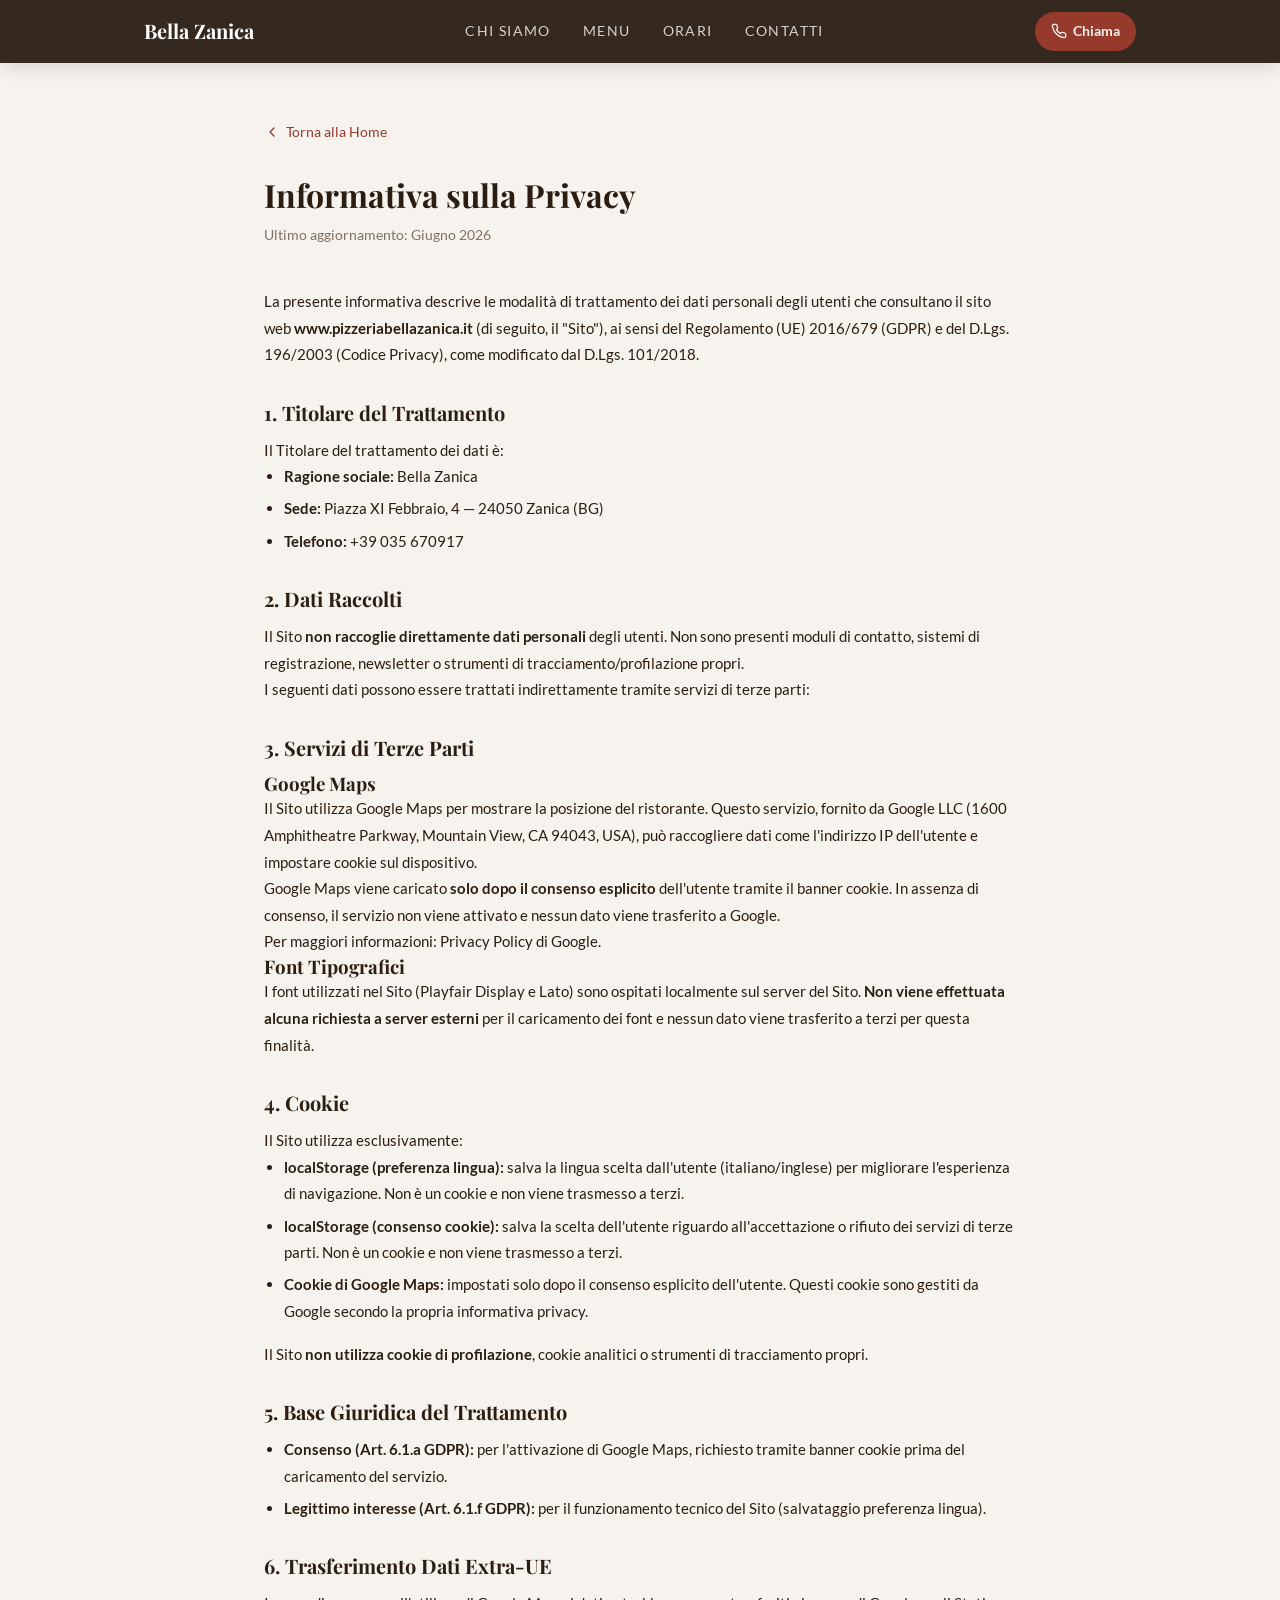
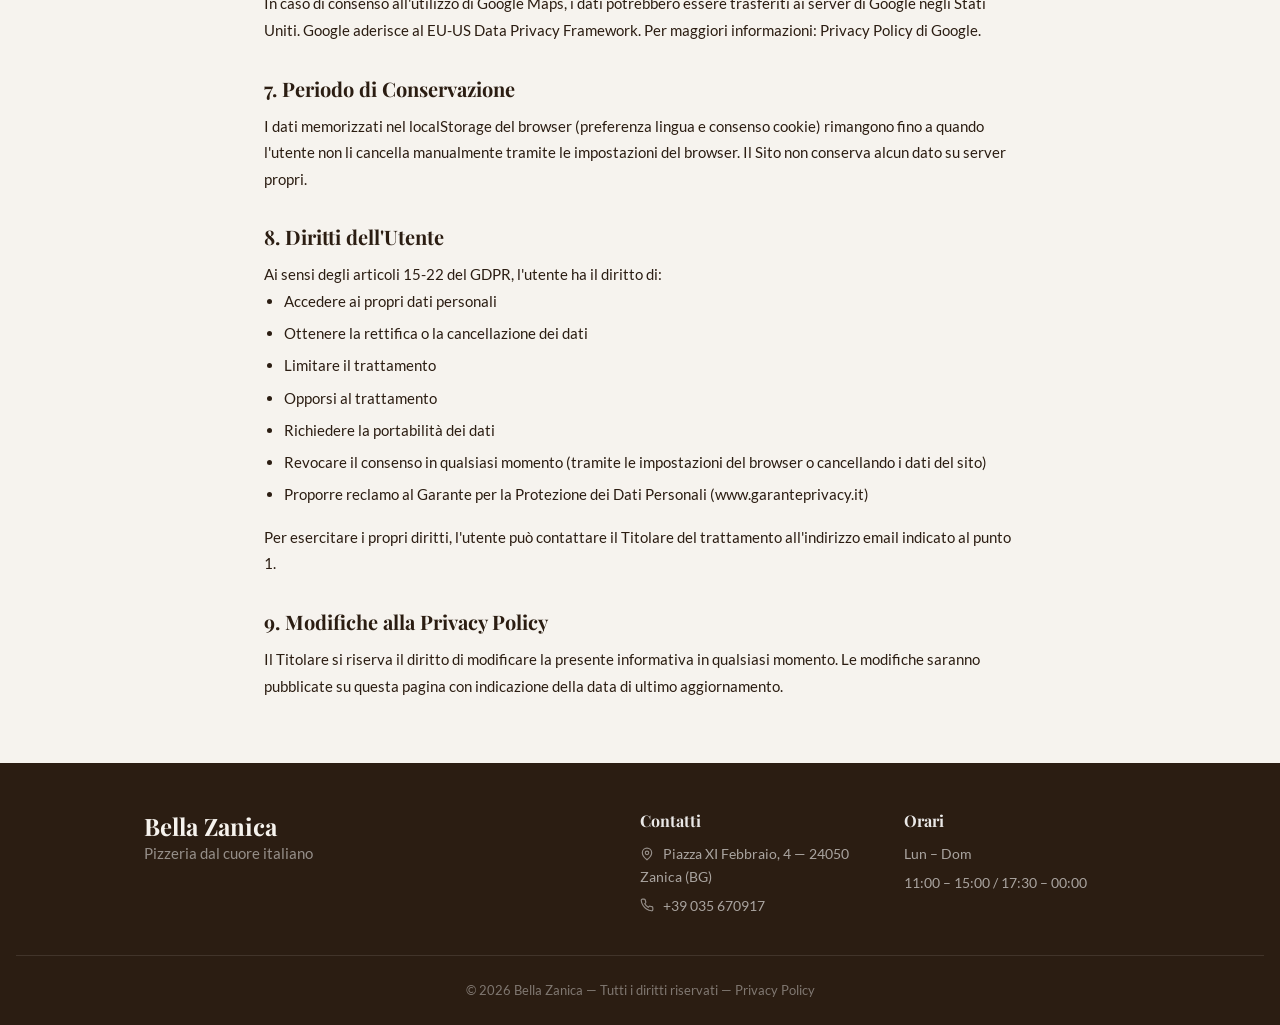
==== commit 1b198f01: "Remove mirondavide.com credit link from footer Co-Authored-By: Claude Fable 5 <noreply@anthropic.com" ====
--- a/privacy.html
+++ b/privacy.html
@@ -179,7 +179,7 @@
       </div>
     </div>
     <div class="footer-bottom">
-      <p>&copy; <span id="year"></span> Bella Zanica &mdash; Tutti i diritti riservati &mdash; <a href="/privacy.html">Privacy Policy</a> &mdash; Sito web realizzato da <a href="https://mirondavide.com/" target="_blank" rel="noopener noreferrer">mirondavide.com</a></p>
+      <p>&copy; <span id="year"></span> Bella Zanica &mdash; Tutti i diritti riservati &mdash; <a href="/privacy.html">Privacy Policy</a></p>
     </div>
   </footer>
 
